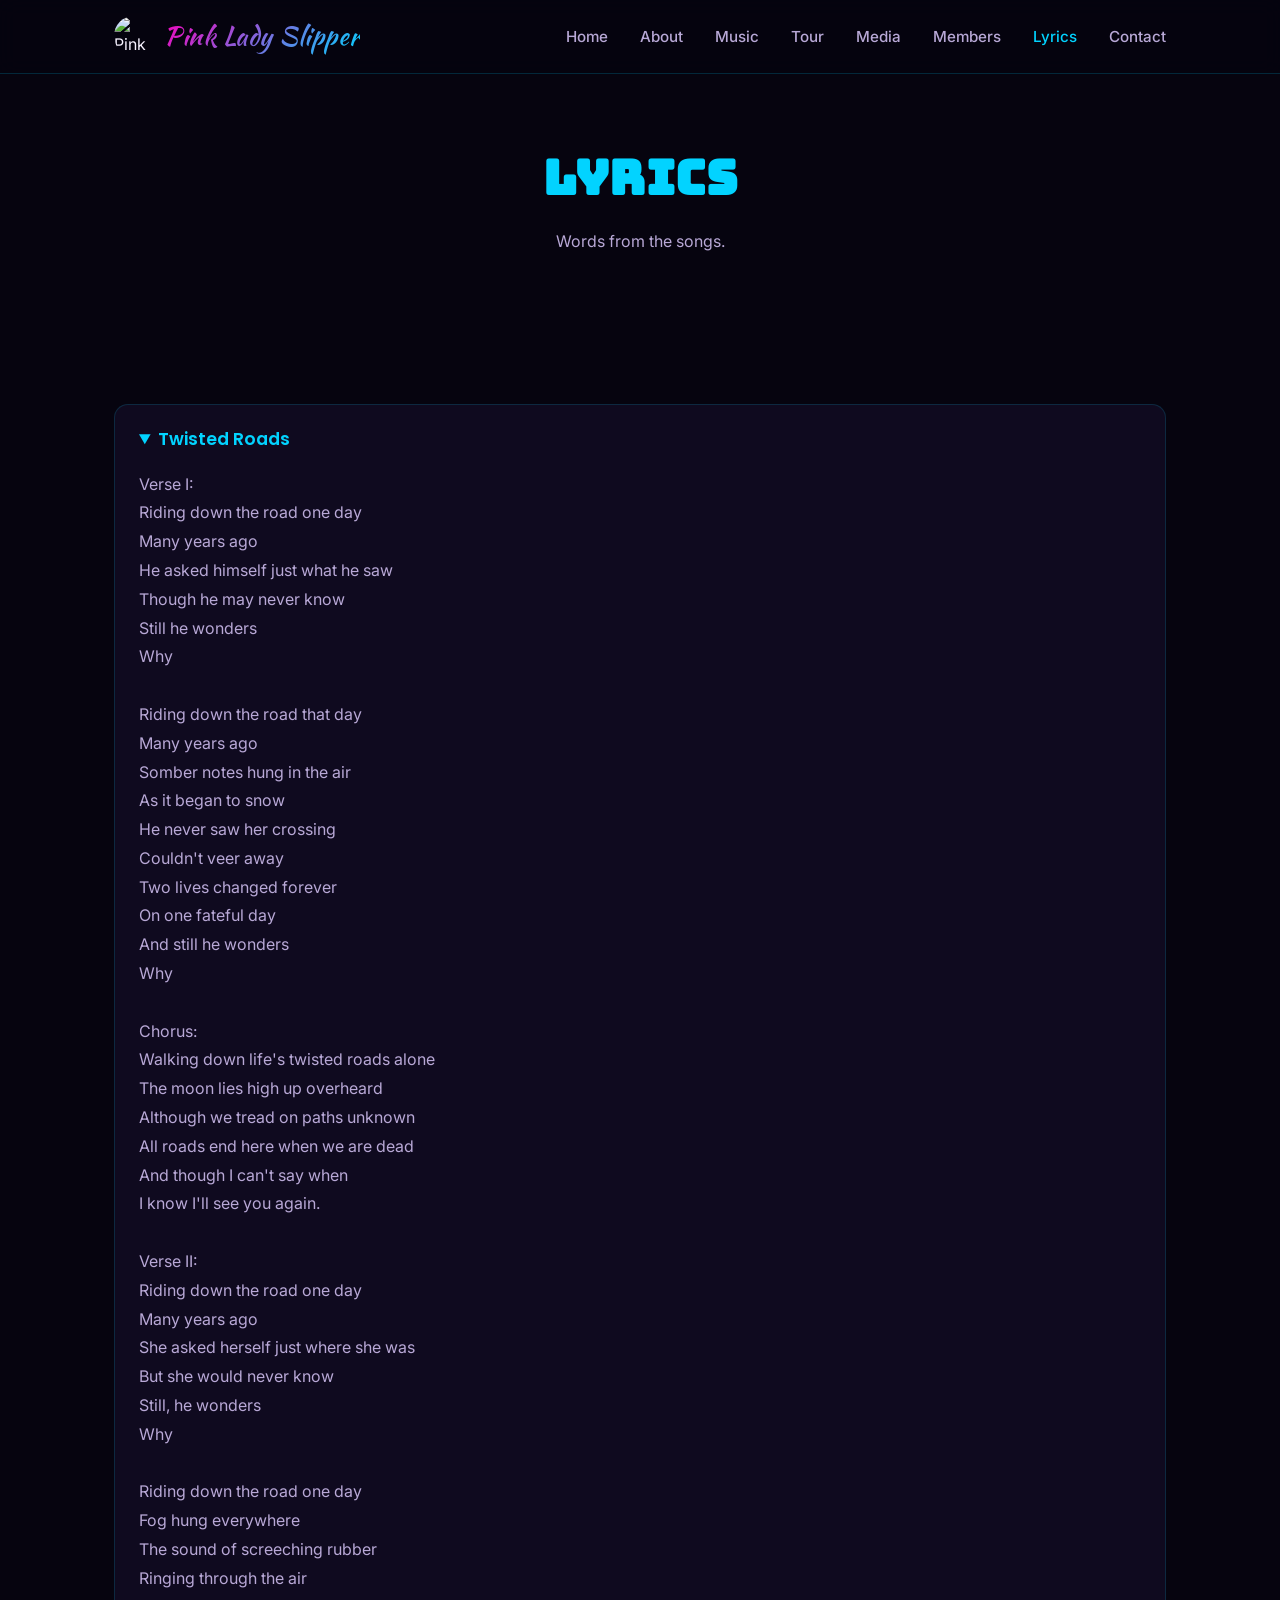
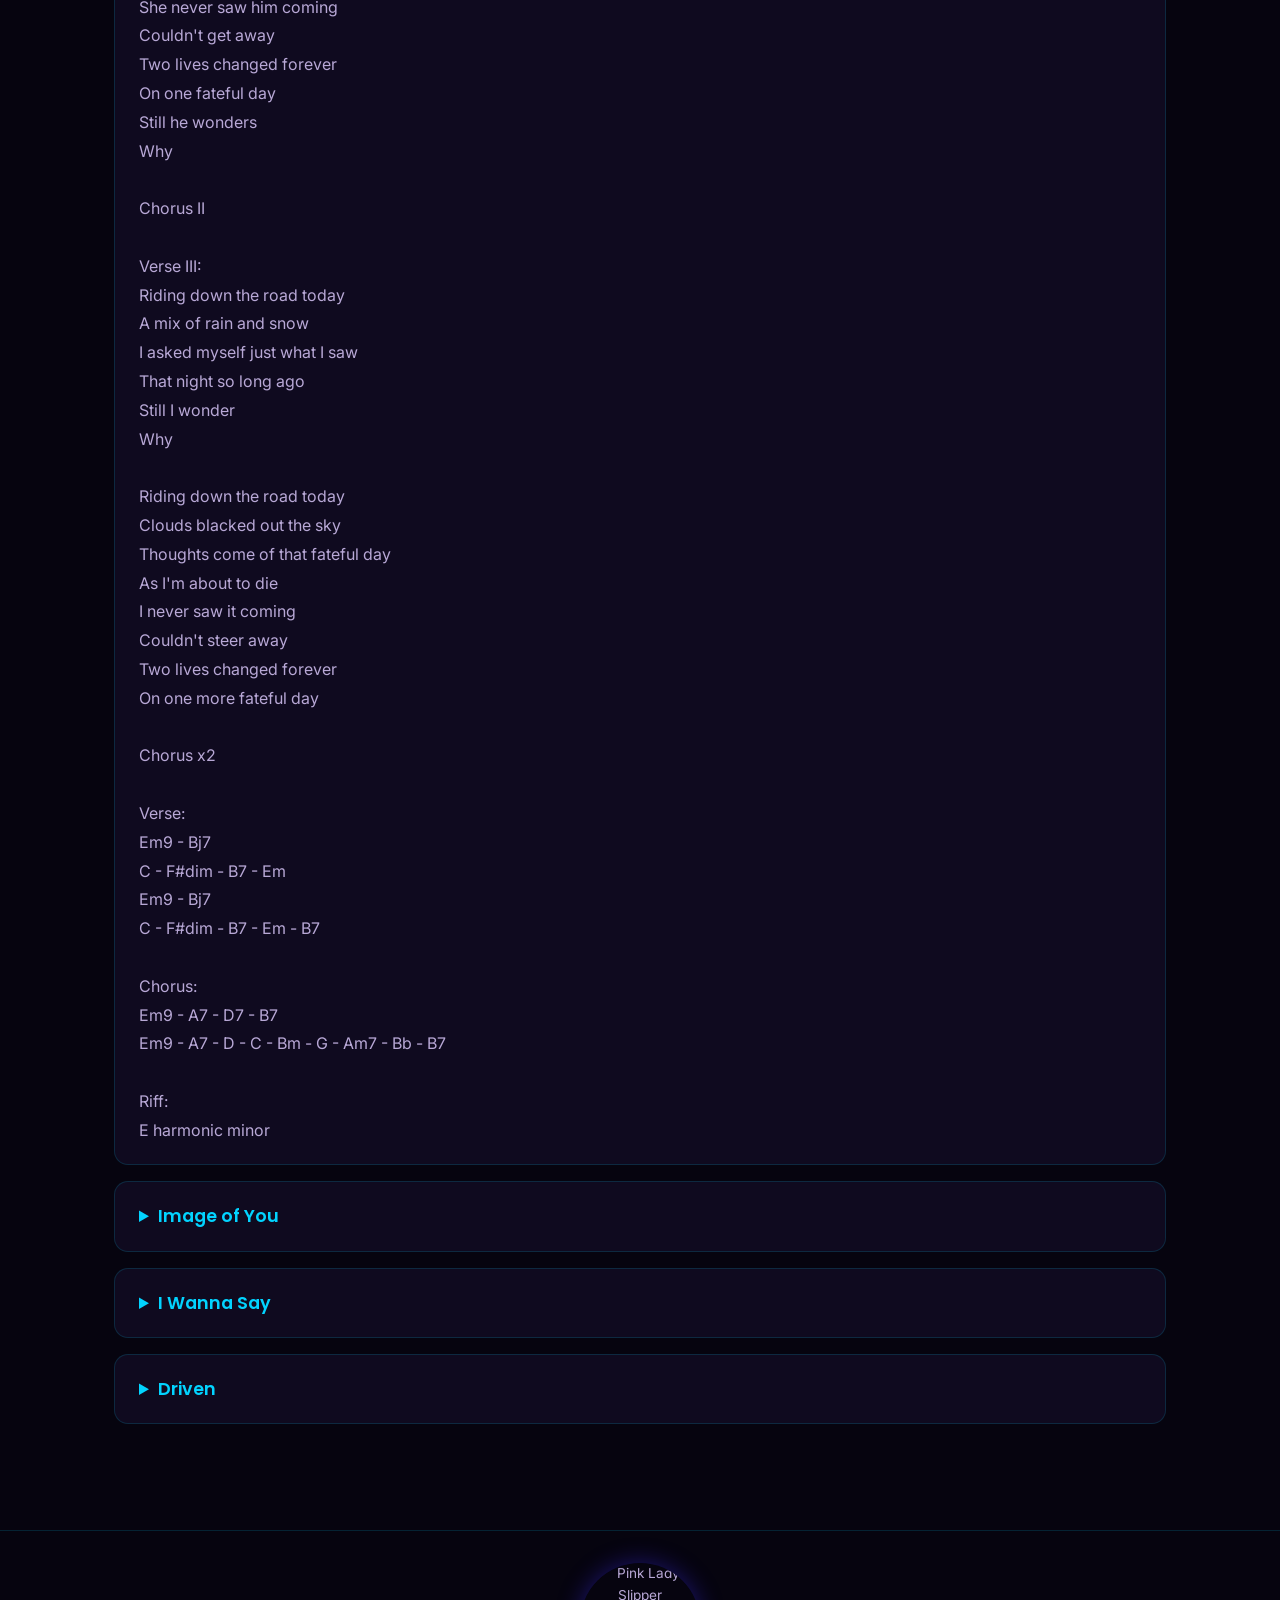
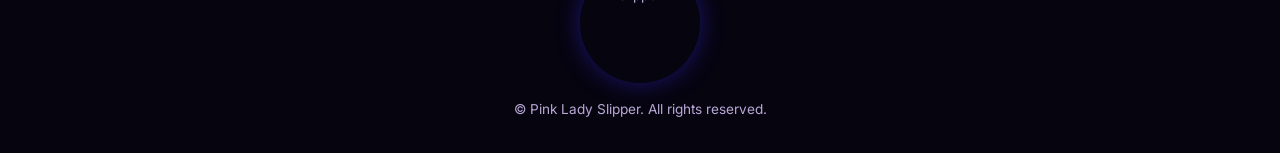
==== lyrics.html @ f71676ad "Restructure landing page, add Media page, and populate Lyrics - Hero: add site logo above the band n" ====
<!DOCTYPE html>
<html lang="en">
<head>
  <meta charset="UTF-8" />
  <meta name="viewport" content="width=device-width, initial-scale=1.0" />
  <title>Lyrics — Pink Lady Slipper</title>
  <meta name="description" content="Song lyrics from Pink Lady Slipper." />
  <link rel="preconnect" href="https://fonts.googleapis.com" />
  <link rel="preconnect" href="https://fonts.gstatic.com" crossorigin />
  <link href="https://fonts.googleapis.com/css2?family=Kaushan+Script&family=Bungee&family=Poppins:wght@600;700;800&family=Inter:wght@400;500;600&display=swap" rel="stylesheet" />
  <link rel="stylesheet" href="styles.css" />
</head>
<body>

  <!-- NAV -->
  <header class="site-header">
    <nav class="navbar">
      <a href="index.html#home" class="logo-group">
        <img src="images/logo.webp" alt="Pink Lady Slipper" class="badge-mark badge-mark-small" />
        <span class="logo">Pink Lady Slipper</span>
      </a>
      <button class="nav-toggle" id="navToggle" aria-label="Toggle navigation" aria-expanded="false">
        <span></span><span></span><span></span>
      </button>
      <ul class="nav-links" id="navLinks">
        <li><a href="index.html#home">Home</a></li>
        <li><a href="index.html#about">About</a></li>
        <li><a href="index.html#music">Music</a></li>
        <li><a href="index.html#tour">Tour</a></li>
        <li><a href="media.html">Media</a></li>
        <li><a href="members.html">Members</a></li>
        <li><a href="lyrics.html" class="active">Lyrics</a></li>
        <li><a href="index.html#contact">Contact</a></li>
      </ul>
    </nav>
  </header>

  <!-- PAGE HEADER -->
  <section class="page-header">
    <div class="container">
      <h1 class="page-title">Lyrics</h1>
      <p class="page-subtitle">Words from the songs.</p>
    </div>
  </section>

  <!-- LYRICS -->
  <section class="section">
    <div class="container">
      <details class="lyrics-entry" open>
        <summary class="lyrics-title">Twisted Roads</summary>
        <pre class="lyrics-body">Verse I:
Riding down the road one day
Many years ago
He asked himself just what he saw
Though he may never know
Still he wonders
Why

Riding down the road that day
Many years ago
Somber notes hung in the air
As it began to snow
He never saw her crossing
Couldn't veer away
Two lives changed forever
On one fateful day
And still he wonders
Why

Chorus:
Walking down life's twisted roads alone
The moon lies high up overheard
Although we tread on paths unknown
All roads end here when we are dead
And though I can't say when
I know I'll see you again.

Verse II:
Riding down the road one day
Many years ago
She asked herself just where she was
But she would never know
Still, he wonders
Why

Riding down the road one day
Fog hung everywhere
The sound of screeching rubber
Ringing through the air
She never saw him coming
Couldn't get away
Two lives changed forever
On one fateful day
Still he wonders
Why

Chorus II

Verse III:
Riding down the road today
A mix of rain and snow
I asked myself just what I saw
That night so long ago
Still I wonder
Why

Riding down the road today
Clouds blacked out the sky
Thoughts come of that fateful day
As I'm about to die
I never saw it coming
Couldn't steer away
Two lives changed forever
On one more fateful day

Chorus x2

Verse:
Em9 - Bj7
C - F#dim - B7 - Em
Em9 - Bj7
C - F#dim - B7 - Em - B7

Chorus:
Em9 - A7 - D7 - B7
Em9 - A7 - D - C - Bm - G - Am7 - Bb - B7

Riff:
E harmonic minor</pre>
      </details>

      <details class="lyrics-entry">
        <summary class="lyrics-title">Image of You</summary>
        <pre class="lyrics-body">Verse:
What happened to us?
We've fallen so far.
We used to sit and discuss
Actuality under the stars.
I can still recall
When I fell for you.
What kept me enthralled
Was an Image of You

Chorus:
It's not your fault you fell short of
What I never thought you'd do
I see now that I fell in love
With an Image of You

Verse:
Inspired to laughter
At the sound of my voice.
You'd never leave me after
If you would have the choice.
Now I can't say a word
That doesn't get to you
The temper I've stirred
Opposes my image of you.

Chorus

Verse:
I imagine your stare.
And the joy that it brought
How you stroked my hair
When my gaze you had sought.
But now all I see
Is resentment in your eyes.
Though your image is not me
It's still so hard to say goodbye.

Chorus

Bridge:
What you never had to start
Is impossible to lose.
Though it pains my lonesome heart.
I know that image is not you.

Chorus x2

Verse
A - Bm - C#m - Bm

Chorus
A - E - D
A - G - D

Bridge
Bm - A
Bm - A - E
Bm - A
G - F# - G - F# -G - F# -G - F# - D</pre>
      </details>

      <details class="lyrics-entry">
        <summary class="lyrics-title">I Wanna Say</summary>
        <pre class="lyrics-body">(B Locrian &amp; G Lydian)

Verse:
You're going back on your
Oh just like you always do (Always do)
Spewing bullshit and lies
Why can't you just tell the truth (Tell the truth)
You've got me losin' my mind
What am I supposed to do (Supposed to do)
Your brain is full of delusions
Boy, the only problem is you

Chorus:
I wanna say
So many things
That I can't say to your face
I don't wanna wait
Until the day
That I finally break away
From the hold
You have on me
I'll be independent and free
On my own, just me

Verse:
Remember that day in November
Oh, I waited up all night (Up all night)
Yeah, you forgot my birthday
But you've got to gift for fighting (Gift for fight)
Head down I walked out the door
Soon as I had you in my sight (In my sight)
You kick and scream and you're crying
Baby please just stay a while.

Chorus

Verse

Chorus

Verse:
Bm7 - Cmaj7
Bm7 - Em7 - Fmaj7
Bm7 - Cmaj7
Bm7 - G7 - A7

Chorus:
G7 - Dm7 - Am7 - Fmaj7 - Em7
G7 - Dm7 - Am7 - Fmaj7 - Cmaj7
G7 - Dm7 - Am7 - Fmaj7 - Em7
G7 - Dm7 - Am7 - Fmaj7 - Cmaj7

Turnaround:
Em7 - Bm7 - Dmaj7 - G7 - Am7 - Bb7</pre>
      </details>

      <details class="lyrics-entry">
        <summary class="lyrics-title">Driven</summary>
        <pre class="lyrics-body">Verse 1
Rob was a man
With a terrible itch
Thirst for money and power was his greatest glitch.
Money's what he drank,
Money's what he breathed,
Ain't got time to rest, Money's what he dreamed.
What he made in a day,
More than me in a year.
But that's not enough, he'll keep grinding those gears.
Without a second though,
He'll bait and switch.
He steals from the poor, to give to the rich!
And he wonders why,
We all turn to crime.
But it don't matter as long as he sees that extra dime.

Chorus
Those not content with what they've got
Won't be content with what they want.
For greed is a bottomless pit.
Don't drag me down into it.

Verse 2
Rob was a man,
With a terminal disease.
He'll do just what he wants, he'll do just what he please.
Some call it greed
Some call it lust
One hand in my pocket, asking for my trust
So self-assured
With every move he makes
But you can't buy Karma donating for tax breaks
Rob had the means
To satisfy all men's needs
Try and tell him that he'd say, "What's in it for me?"
But it don't stop with wealth
He wants people, too
So you better watch out, don't let him buy you.

Chorus
Those not content with what they've got
Won't be content with what they want.
For greed is a bottomless pit.
Don't drag me down into it.

Or climb on me to reach the top
All to see your bill fold swell
Uncontrolled growth that just won't stop
That's what we call a cancer cell.

Those not content with what they've got
Won't be content with what they want.
For greed is a bottomless pit.
Don't drag me down into it.

Chorus

Verse:
Bm - E7 - F#7

Chorus:
Bm - E7 - F#7 - D - A</pre>
      </details>
    </div>
  </section>

  <footer class="site-footer">
    <img src="images/logo.webp" alt="Pink Lady Slipper" class="badge-mark badge-mark-large" />
    <p>&copy; <span id="year"></span> Pink Lady Slipper. All rights reserved.</p>
  </footer>

  <script src="script.js"></script>
</body>
</html>
---- styles.css ----
:root {
  --color-bg: #06040f;
  --color-bg-alt: #0f0a1f;
  --color-primary: #f602bc;
  --color-secondary: #02d3ff;
  --color-accent: #02d565;
  --color-maroon: #b0128f;
  --color-cream: #f5f0ff;
  --color-neon-blue: #3d2bff;
  --color-neon-purple: #7b2ffc;
  --color-neon-green: #02d565;
  --color-badge-bg: #050308;
  --color-text: #f7f2ff;
  --color-text-muted: #b8a8d6;
  --font-script: 'Kaushan Script', cursive;
  --font-poster: 'Bungee', sans-serif;
  --font-display: 'Poppins', sans-serif;
  --font-body: 'Inter', sans-serif;
  --max-width: 1100px;
}

* {
  box-sizing: border-box;
  margin: 0;
  padding: 0;
}

html {
  scroll-behavior: smooth;
}

body {
  background: var(--color-bg);
  color: var(--color-text);
  font-family: var(--font-body);
  line-height: 1.6;
}

img {
  max-width: 100%;
  display: block;
}

a {
  color: inherit;
  text-decoration: none;
}

.container {
  max-width: var(--max-width);
  margin: 0 auto;
  padding: 0 24px;
}

/* Buttons */
.btn {
  display: inline-block;
  padding: 14px 28px;
  border-radius: 999px;
  font-weight: 600;
  font-family: var(--font-display);
  transition: transform 0.2s ease, box-shadow 0.2s ease;
  border: 2px solid transparent;
}

.btn:hover {
  transform: translateY(-2px);
}

.btn-primary {
  background: linear-gradient(135deg, var(--color-primary), var(--color-secondary));
  color: #10061a;
  box-shadow: 0 8px 24px rgba(246, 2, 188, 0.35);
  border: none;
  padding: 16px 30px;
}

.btn-outline {
  border-color: var(--color-secondary);
  color: var(--color-secondary);
}

.btn-outline:hover {
  background: var(--color-secondary);
  color: #10061a;
}

.btn-small {
  padding: 10px 20px;
  font-size: 0.85rem;
  background: var(--color-accent);
  color: var(--color-cream);
  border: none;
}

.btn-small:hover {
  background: var(--color-maroon);
}

/* Header / Nav */
.site-header {
  position: fixed;
  top: 0;
  left: 0;
  right: 0;
  z-index: 100;
  background: rgba(6, 4, 15, 0.82);
  backdrop-filter: blur(10px);
  border-bottom: 1px solid rgba(2, 211, 255, 0.18);
}

.navbar {
  max-width: var(--max-width);
  margin: 0 auto;
  display: flex;
  align-items: center;
  justify-content: space-between;
  padding: 16px 24px;
}

.logo-group {
  display: flex;
  align-items: center;
  gap: 10px;
}

.logo {
  font-family: var(--font-script);
  font-weight: 400;
  font-size: 1.6rem;
  letter-spacing: 0.5px;
  background: linear-gradient(135deg, var(--color-primary), var(--color-secondary));
  -webkit-background-clip: text;
  background-clip: text;
  color: transparent;
}

/* Badge mark */
.badge-mark {
  border-radius: 50%;
  object-fit: cover;
}

.badge-mark-small {
  width: 40px;
  height: 40px;
  flex-shrink: 0;
}

.badge-mark-large {
  width: 120px;
  height: 120px;
  margin: 0 auto 16px;
  display: block;
  box-shadow: 0 0 24px rgba(61, 43, 255, 0.4);
}

.nav-links {
  display: flex;
  gap: 32px;
  list-style: none;
}

.nav-links a {
  font-weight: 500;
  font-size: 0.95rem;
  color: var(--color-text-muted);
  transition: color 0.2s ease;
}

.nav-links a:hover {
  color: var(--color-secondary);
}

.nav-toggle {
  display: none;
  flex-direction: column;
  gap: 5px;
  background: none;
  border: none;
  cursor: pointer;
  padding: 4px;
}

.nav-toggle span {
  width: 24px;
  height: 2px;
  background: var(--color-text);
  border-radius: 2px;
}

/* Hero */
.hero {
  position: relative;
  min-height: 100vh;
  display: flex;
  align-items: center;
  justify-content: center;
  text-align: center;
  padding: 100px 24px 60px;
  overflow: hidden;
  background:
    radial-gradient(circle at 20% 15%, rgba(246, 2, 188, 0.35), transparent 50%),
    radial-gradient(circle at 80% 85%, rgba(61, 43, 255, 0.35), transparent 55%),
    radial-gradient(circle at 50% 50%, rgba(2, 213, 101, 0.15), transparent 60%),
    var(--color-bg);
}

.hero::before {
  content: '';
  position: absolute;
  inset: 0;
  background-image:
    radial-gradient(1.5px 1.5px at 10% 20%, var(--color-cream), transparent),
    radial-gradient(1.5px 1.5px at 25% 60%, var(--color-cream), transparent),
    radial-gradient(2px 2px at 40% 30%, var(--color-cream), transparent),
    radial-gradient(1.5px 1.5px at 60% 15%, var(--color-cream), transparent),
    radial-gradient(2px 2px at 75% 45%, var(--color-cream), transparent),
    radial-gradient(1.5px 1.5px at 85% 75%, var(--color-cream), transparent),
    radial-gradient(1.5px 1.5px at 15% 85%, var(--color-cream), transparent),
    radial-gradient(2px 2px at 55% 90%, var(--color-cream), transparent),
    radial-gradient(1.5px 1.5px at 92% 25%, var(--color-cream), transparent);
  opacity: 0.5;
  pointer-events: none;
}

.hero-content {
  position: relative;
  z-index: 1;
}

.hero-logo {
  width: 140px;
  height: 140px;
  margin: 0 auto 28px;
  display: block;
  box-shadow: 0 0 32px rgba(91, 92, 255, 0.4);
}

.hero-content h1 {
  font-family: var(--font-script);
  font-weight: 400;
  font-size: clamp(2.8rem, 9vw, 6rem);
  letter-spacing: 1px;
  background: linear-gradient(135deg, var(--color-cream), var(--color-secondary), var(--color-primary));
  -webkit-background-clip: text;
  background-clip: text;
  color: transparent;
  line-height: 1.15;
}

.tagline {
  margin-top: 20px;
  font-size: clamp(1rem, 2.5vw, 1.3rem);
  color: var(--color-text-muted);
}

.hero-buttons {
  margin-top: 36px;
  display: flex;
  gap: 18px;
  justify-content: center;
  flex-wrap: wrap;
}

/* Sections */
.section {
  padding: 90px 0;
}

.section-alt {
  background: var(--color-bg-alt);
}

.section-title {
  font-family: var(--font-poster);
  font-size: clamp(1.5rem, 3.4vw, 2.3rem);
  font-weight: 400;
  letter-spacing: 0.5px;
  margin-bottom: 16px;
  color: var(--color-secondary);
}

.section-subtitle {
  color: var(--color-text-muted);
  margin-bottom: 40px;
  max-width: 560px;
}

.contact-section {
  padding-bottom: 60px;
}

.contact-container {
  display: flex;
  flex-direction: column;
  align-items: center;
  text-align: center;
}

.contact-logo {
  width: 96px;
  height: 96px;
  margin-top: 12px;
  box-shadow: 0 0 24px rgba(91, 92, 255, 0.35);
}

.contact-container .section-subtitle {
  max-width: none;
}

/* About */
.about-grid {
  display: grid;
  grid-template-columns: 1fr 1.4fr;
  gap: 48px;
  align-items: center;
}

.about-text p {
  color: var(--color-text-muted);
  margin-bottom: 18px;
}

/* Placeholder photos */
.photo-placeholder {
  background: var(--color-cream);
  border: 2px dashed var(--color-maroon);
  border-radius: 10px;
  display: flex;
  align-items: center;
  justify-content: center;
  color: var(--color-maroon);
  font-family: var(--font-display);
  font-weight: 600;
  min-height: 280px;
  text-align: center;
}

.photo-placeholder.square {
  min-height: 240px;
  aspect-ratio: 1 / 1;
}

.about-photo-img {
  width: 100%;
  border-radius: 10px;
  border: 2px solid var(--color-maroon);
  object-fit: cover;
  box-shadow: 0 0 24px rgba(123, 47, 252, 0.3);
}

/* Music */
.music-grid {
  display: grid;
  grid-template-columns: repeat(auto-fit, minmax(240px, 1fr));
  gap: 32px;
}

.release-card h3 {
  margin-top: 18px;
  font-family: var(--font-display);
  font-size: 1.2rem;
}

.release-meta {
  color: var(--color-text-muted);
  font-size: 0.9rem;
  margin: 6px 0 16px;
}

.release-links {
  display: flex;
  gap: 10px;
  flex-wrap: wrap;
}

/* Tour */
.tour-list {
  list-style: none;
  display: flex;
  flex-direction: column;
  gap: 12px;
}

.tour-date {
  display: flex;
  align-items: center;
  gap: 24px;
  padding: 20px 24px;
  background: var(--color-bg-alt);
  border-radius: 14px;
  border: 1px solid rgba(2, 211, 255, 0.15);
  border-left: 3px solid var(--color-accent);
  flex-wrap: wrap;
}

.tour-date .date {
  font-family: var(--font-display);
  font-weight: 700;
  color: var(--color-secondary);
  min-width: 130px;
}

.tour-date .venue {
  flex: 1;
  color: var(--color-text);
}

/* Media */
.media-grid {
  display: grid;
  grid-template-columns: repeat(auto-fit, minmax(200px, 1fr));
  gap: 20px;
}

.media-item {
  min-height: 220px;
  border-radius: 12px;
}

/* Contact */
.contact-grid {
  display: flex;
  flex-direction: column;
  align-items: center;
  gap: 24px;
}

.social-links {
  display: flex;
  justify-content: center;
  gap: 24px;
  flex-wrap: wrap;
}

.social-links a {
  display: inline-flex;
  color: var(--color-text-muted);
  transition: color 0.2s ease;
}

.social-links a:hover {
  color: var(--color-primary);
}

.social-links svg {
  width: 26px;
  height: 26px;
}

/* Page header (secondary pages) */
.page-header {
  padding: 140px 0 60px;
  text-align: center;
}

.page-title {
  font-family: var(--font-poster);
  font-size: clamp(2rem, 5vw, 3rem);
  color: var(--color-secondary);
  letter-spacing: 0.5px;
}

.page-subtitle {
  margin-top: 12px;
  color: var(--color-text-muted);
}

/* Members */
.member-grid {
  display: grid;
  grid-template-columns: repeat(auto-fit, minmax(240px, 1fr));
  gap: 40px;
}

.member-photo {
  width: 100%;
  aspect-ratio: 1 / 1;
  object-fit: cover;
  border-radius: 10px;
  border: 2px solid var(--color-maroon);
  box-shadow: 0 0 24px rgba(123, 47, 252, 0.3);
}

.member-card h3 {
  margin-top: 18px;
  font-family: var(--font-display);
  font-size: 1.2rem;
}

.member-role {
  color: var(--color-secondary);
  font-size: 0.9rem;
  font-weight: 600;
  margin: 6px 0 12px;
}

.member-bio {
  color: var(--color-text-muted);
}

/* Lyrics */
.lyrics-entry {
  background: var(--color-bg-alt);
  border: 1px solid rgba(2, 211, 255, 0.15);
  border-radius: 14px;
  padding: 20px 24px;
  margin-bottom: 16px;
}

.lyrics-title {
  font-family: var(--font-display);
  font-weight: 600;
  font-size: 1.1rem;
  color: var(--color-secondary);
  cursor: pointer;
}

.lyrics-body {
  margin-top: 16px;
  color: var(--color-text-muted);
  font-family: var(--font-body);
  white-space: pre-wrap;
  line-height: 1.8;
}

/* Nav active state */
.nav-links a.active {
  color: var(--color-secondary);
}

/* Footer */
.site-footer {
  text-align: center;
  padding: 32px 24px;
  color: var(--color-text-muted);
  font-size: 0.85rem;
  border-top: 1px solid rgba(2, 211, 255, 0.15);
}

/* Responsive */
@media (max-width: 768px) {
  .nav-toggle {
    display: flex;
  }

  .nav-links {
    position: absolute;
    top: 100%;
    left: 0;
    right: 0;
    background: var(--color-bg-alt);
    flex-direction: column;
    align-items: center;
    padding: 24px;
    gap: 20px;
    display: none;
  }

  .nav-links.open {
    display: flex;
  }

  .about-grid {
    grid-template-columns: 1fr;
  }
}
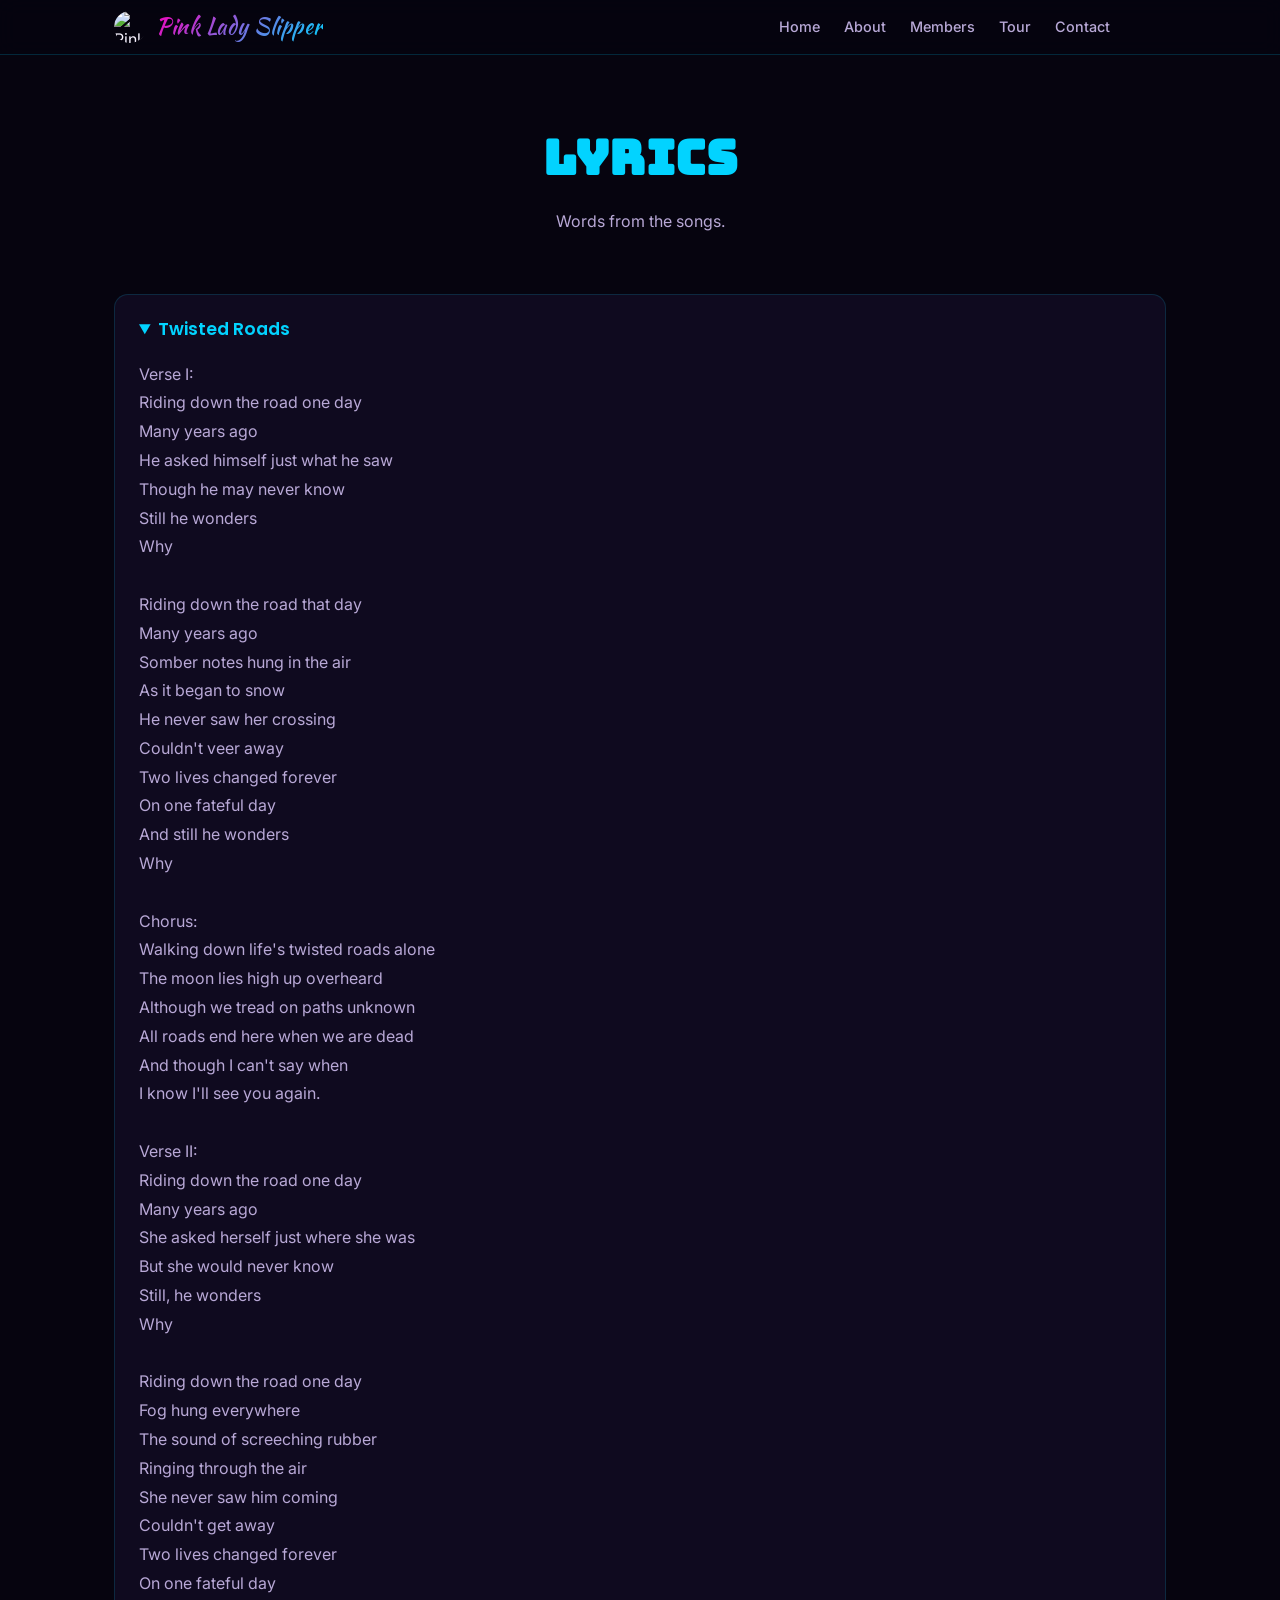
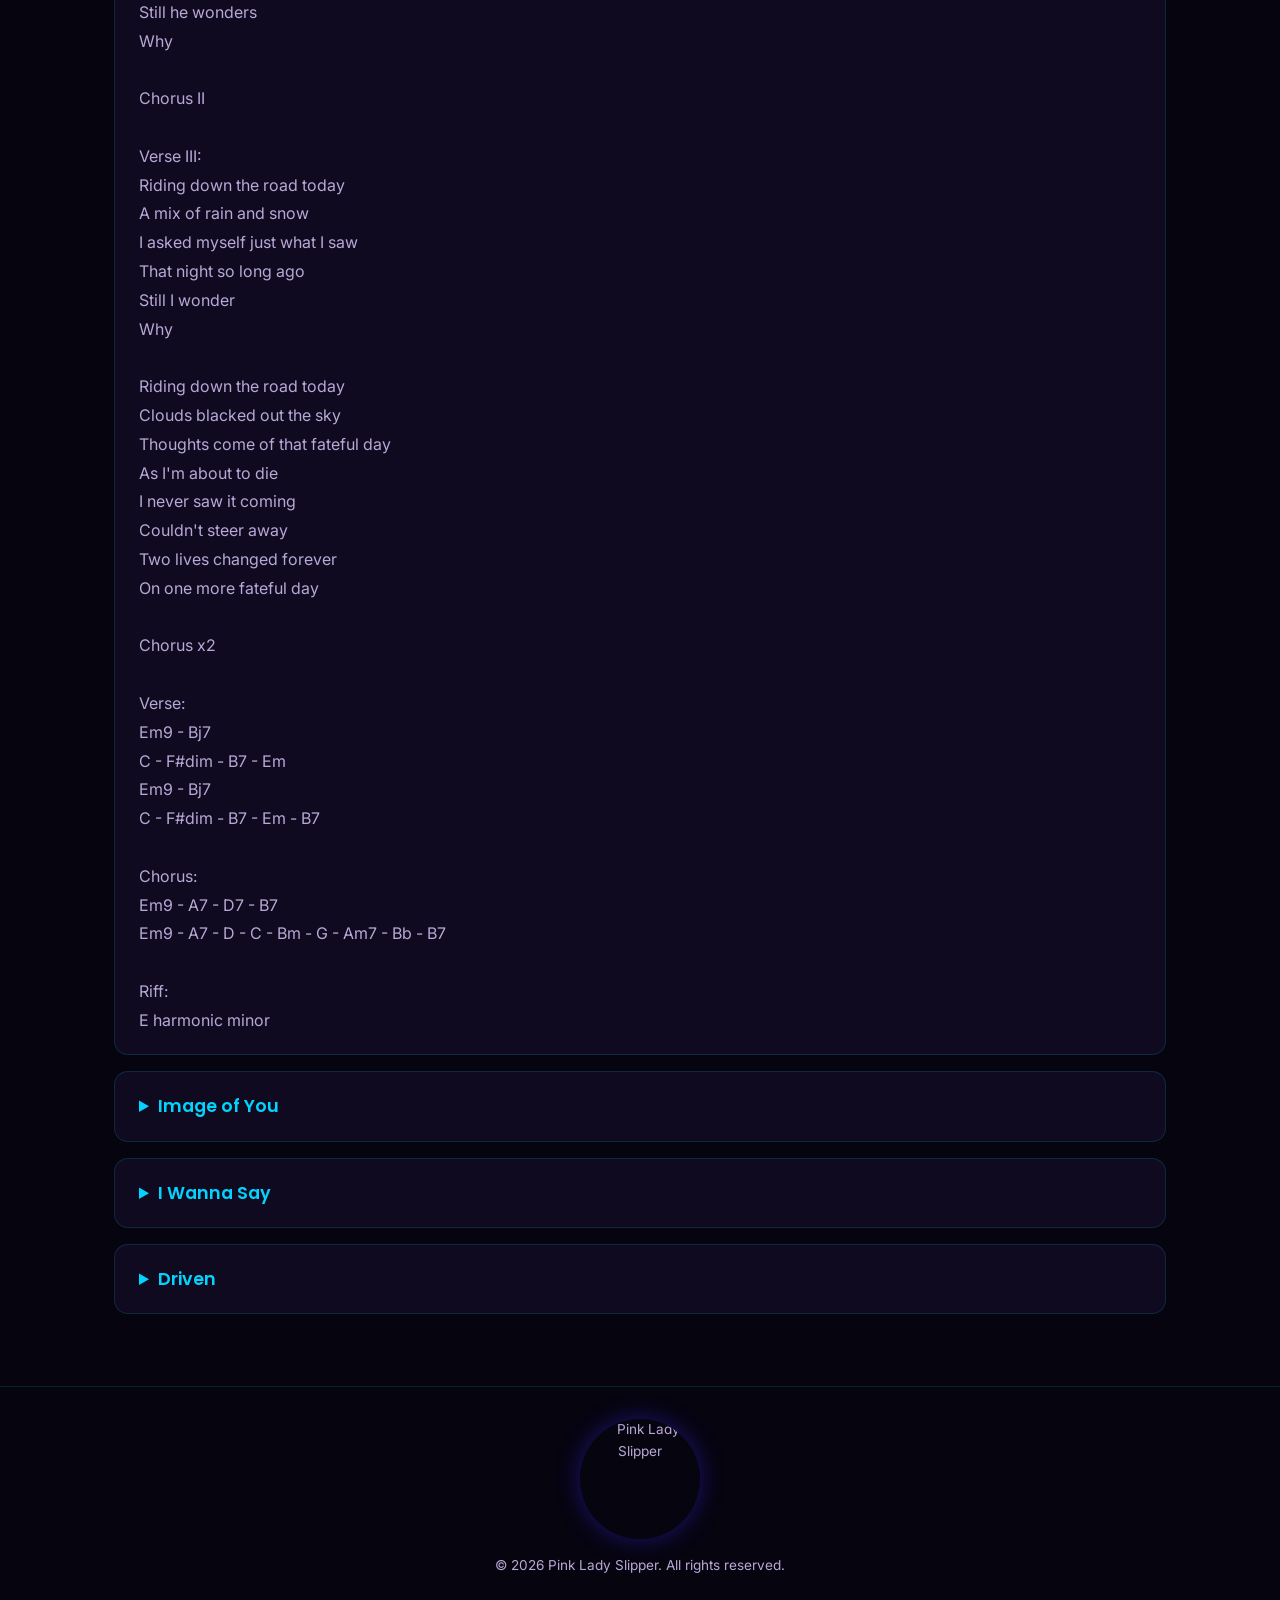
==== commit 376f6180: "Compact the top nav and move Media/Music/Lyrics into a menu The top bar is slimmer (55px, down from " ====
--- a/lyrics.html
+++ b/lyrics.html
@@ -5,6 +5,15 @@
   <meta name="viewport" content="width=device-width, initial-scale=1.0" />
   <title>Lyrics — Pink Lady Slipper</title>
   <meta name="description" content="Song lyrics from Pink Lady Slipper." />
+  <meta property="og:type" content="website" />
+  <meta property="og:title" content="Lyrics — Pink Lady Slipper" />
+  <meta property="og:description" content="Song lyrics from Pink Lady Slipper." />
+  <meta property="og:url" content="https://pinkladyslipper.net/lyrics.html" />
+  <meta property="og:image" content="https://pinkladyslipper.net/images/og-logo.jpg" />
+  <meta name="twitter:card" content="summary_large_image" />
+  <meta name="twitter:title" content="Lyrics — Pink Lady Slipper" />
+  <meta name="twitter:description" content="Song lyrics from Pink Lady Slipper." />
+  <meta name="twitter:image" content="https://pinkladyslipper.net/images/og-logo.jpg" />
   <link rel="preconnect" href="https://fonts.googleapis.com" />
   <link rel="preconnect" href="https://fonts.gstatic.com" crossorigin />
   <link href="https://fonts.googleapis.com/css2?family=Kaushan+Script&family=Bungee&family=Poppins:wght@600;700;800&family=Inter:wght@400;500;600&display=swap" rel="stylesheet" />
@@ -19,19 +28,23 @@
         <img src="images/logo.webp" alt="Pink Lady Slipper" class="badge-mark badge-mark-small" />
         <span class="logo">Pink Lady Slipper</span>
       </a>
-      <button class="nav-toggle" id="navToggle" aria-label="Toggle navigation" aria-expanded="false">
-        <span></span><span></span><span></span>
-      </button>
-      <ul class="nav-links" id="navLinks">
+      <ul class="nav-links">
         <li><a href="index.html#home">Home</a></li>
         <li><a href="index.html#about">About</a></li>
-        <li><a href="index.html#music">Music</a></li>
+        <li><a href="members.html">Members</a></li>
         <li><a href="index.html#tour">Tour</a></li>
-        <li><a href="media.html">Media</a></li>
-        <li><a href="members.html">Members</a></li>
-        <li><a href="lyrics.html" class="active">Lyrics</a></li>
         <li><a href="index.html#contact">Contact</a></li>
       </ul>
+      <div class="nav-menu">
+        <button class="menu-toggle has-active" id="menuToggle" aria-label="More pages" aria-expanded="false" aria-controls="menuPanel">
+          <span></span><span></span><span></span>
+        </button>
+        <ul class="menu-panel" id="menuPanel" hidden>
+          <li><a href="media.html">Media</a></li>
+          <li><a href="music.html">Music</a></li>
+          <li><a href="lyrics.html" class="active">Lyrics</a></li>
+        </ul>
+      </div>
     </nav>
   </header>
 
--- a/styles.css
+++ b/styles.css
@@ -114,8 +114,8 @@
   margin: 0 auto;
   display: flex;
   align-items: center;
-  justify-content: space-between;
-  padding: 16px 24px;
+  gap: 20px;
+  padding: 9px 24px;
 }
 
 .logo-group {
@@ -127,7 +127,7 @@
 .logo {
   font-family: var(--font-script);
   font-weight: 400;
-  font-size: 1.6rem;
+  font-size: 1.35rem;
   letter-spacing: 0.5px;
   background: linear-gradient(135deg, var(--color-primary), var(--color-secondary));
   -webkit-background-clip: text;
@@ -142,8 +142,8 @@
 }
 
 .badge-mark-small {
-  width: 40px;
-  height: 40px;
+  width: 32px;
+  height: 32px;
   flex-shrink: 0;
 }
 
@@ -157,36 +157,87 @@
 
 .nav-links {
   display: flex;
-  gap: 32px;
+  gap: 24px;
   list-style: none;
-}
-
-.nav-links a {
+  margin-left: auto;
+}
+
+.nav-links a,
+.menu-panel a {
   font-weight: 500;
-  font-size: 0.95rem;
+  font-size: 0.9rem;
   color: var(--color-text-muted);
   transition: color 0.2s ease;
-}
-
-.nav-links a:hover {
+  white-space: nowrap;
+}
+
+.nav-links a:hover,
+.menu-panel a:hover {
   color: var(--color-secondary);
 }
 
-.nav-toggle {
+.nav-menu {
+  position: relative;
+  flex-shrink: 0;
+}
+
+.menu-toggle {
+  display: flex;
+  flex-direction: column;
+  justify-content: center;
+  gap: 4px;
+  width: 36px;
+  height: 36px;
+  padding: 0 8px;
+  background: none;
+  border: 1px solid transparent;
+  border-radius: 8px;
+  cursor: pointer;
+  transition: border-color 0.2s ease, background 0.2s ease;
+}
+
+.menu-toggle span {
+  height: 2px;
+  background: var(--color-text-muted);
+  border-radius: 2px;
+  transition: background 0.2s ease;
+}
+
+.menu-toggle:hover span,
+.menu-toggle.has-active span {
+  background: var(--color-secondary);
+}
+
+.menu-toggle.is-open {
+  border-color: rgba(2, 211, 255, 0.35);
+  background: rgba(2, 211, 255, 0.08);
+}
+
+.menu-panel {
+  position: absolute;
+  top: calc(100% + 12px);
+  right: 0;
+  min-width: 160px;
+  list-style: none;
+  padding: 8px;
+  background: var(--color-bg-alt);
+  border: 1px solid rgba(2, 211, 255, 0.2);
+  border-radius: 12px;
+  box-shadow: 0 12px 32px rgba(0, 0, 0, 0.45);
+}
+
+.menu-panel[hidden] {
   display: none;
-  flex-direction: column;
-  gap: 5px;
-  background: none;
-  border: none;
-  cursor: pointer;
-  padding: 4px;
-}
-
-.nav-toggle span {
-  width: 24px;
-  height: 2px;
-  background: var(--color-text);
-  border-radius: 2px;
+}
+
+.menu-panel a {
+  display: block;
+  padding: 10px 14px;
+  border-radius: 8px;
+}
+
+.menu-panel a:hover {
+  background: rgba(2, 211, 255, 0.08);
 }
 
 /* Hero */
@@ -199,17 +250,34 @@
   text-align: center;
   padding: 100px 24px 60px;
   overflow: hidden;
+  background: var(--color-bg);
+}
+
+.hero-video {
+  position: absolute;
+  inset: 0;
+  width: 100%;
+  height: 100%;
+  object-fit: cover;
+  z-index: 0;
+}
+
+.hero-overlay {
+  position: absolute;
+  inset: 0;
+  z-index: 1;
   background:
-    radial-gradient(circle at 20% 15%, rgba(246, 2, 188, 0.35), transparent 50%),
-    radial-gradient(circle at 80% 85%, rgba(61, 43, 255, 0.35), transparent 55%),
-    radial-gradient(circle at 50% 50%, rgba(2, 213, 101, 0.15), transparent 60%),
-    var(--color-bg);
+    radial-gradient(circle at 20% 15%, rgba(246, 2, 188, 0.45), transparent 50%),
+    radial-gradient(circle at 80% 85%, rgba(61, 43, 255, 0.45), transparent 55%),
+    radial-gradient(circle at 50% 50%, rgba(2, 213, 101, 0.18), transparent 60%),
+    rgba(6, 4, 15, 0.55);
 }
 
 .hero::before {
   content: '';
   position: absolute;
   inset: 0;
+  z-index: 1;
   background-image:
     radial-gradient(1.5px 1.5px at 10% 20%, var(--color-cream), transparent),
     radial-gradient(1.5px 1.5px at 25% 60%, var(--color-cream), transparent),
@@ -226,7 +294,7 @@
 
 .hero-content {
   position: relative;
-  z-index: 1;
+  z-index: 2;
 }
 
 .hero-logo {
@@ -249,12 +317,6 @@
   line-height: 1.15;
 }
 
-.tagline {
-  margin-top: 20px;
-  font-size: clamp(1rem, 2.5vw, 1.3rem);
-  color: var(--color-text-muted);
-}
-
 .hero-buttons {
   margin-top: 36px;
   display: flex;
@@ -265,11 +327,7 @@
 
 /* Sections */
 .section {
-  padding: 90px 0;
-}
-
-.section-alt {
-  background: var(--color-bg-alt);
+  padding: 56px 0;
 }
 
 .section-title {
@@ -288,7 +346,7 @@
 }
 
 .contact-section {
-  padding-bottom: 60px;
+  padding-bottom: 40px;
 }
 
 .contact-container {
@@ -320,26 +378,6 @@
 .about-text p {
   color: var(--color-text-muted);
   margin-bottom: 18px;
-}
-
-/* Placeholder photos */
-.photo-placeholder {
-  background: var(--color-cream);
-  border: 2px dashed var(--color-maroon);
-  border-radius: 10px;
-  display: flex;
-  align-items: center;
-  justify-content: center;
-  color: var(--color-maroon);
-  font-family: var(--font-display);
-  font-weight: 600;
-  min-height: 280px;
-  text-align: center;
-}
-
-.photo-placeholder.square {
-  min-height: 240px;
-  aspect-ratio: 1 / 1;
 }
 
 .about-photo-img {
@@ -351,28 +389,29 @@
 }
 
 /* Music */
-.music-grid {
-  display: grid;
-  grid-template-columns: repeat(auto-fit, minmax(240px, 1fr));
+.video-list {
+  display: flex;
+  flex-direction: column;
   gap: 32px;
-}
-
-.release-card h3 {
-  margin-top: 18px;
-  font-family: var(--font-display);
-  font-size: 1.2rem;
-}
-
-.release-meta {
-  color: var(--color-text-muted);
-  font-size: 0.9rem;
-  margin: 6px 0 16px;
-}
-
-.release-links {
-  display: flex;
-  gap: 10px;
-  flex-wrap: wrap;
+  max-width: 760px;
+  margin: 0 auto;
+}
+
+.video-embed {
+  position: relative;
+  width: 100%;
+  aspect-ratio: 16 / 9;
+  border-radius: 12px;
+  overflow: hidden;
+  box-shadow: 0 0 24px rgba(123, 47, 252, 0.3);
+}
+
+.video-embed iframe {
+  position: absolute;
+  inset: 0;
+  width: 100%;
+  height: 100%;
+  border: 0;
 }
 
 /* Tour */
@@ -410,13 +449,120 @@
 /* Media */
 .media-grid {
   display: grid;
-  grid-template-columns: repeat(auto-fit, minmax(200px, 1fr));
-  gap: 20px;
+  grid-template-columns: repeat(4, 1fr);
+  gap: 16px;
 }
 
 .media-item {
-  min-height: 220px;
+  aspect-ratio: 1 / 1;
   border-radius: 12px;
+  overflow: hidden;
+  box-shadow: 0 0 0 1px rgba(123, 47, 252, 0.25);
+}
+
+.media-item img {
+  width: 100%;
+  height: 100%;
+  object-fit: cover;
+  display: block;
+  cursor: zoom-in;
+  transition: transform 0.4s ease;
+}
+
+.media-item:hover img {
+  transform: scale(1.06);
+}
+
+/* Lightbox */
+.lightbox {
+  position: fixed;
+  inset: 0;
+  z-index: 1000;
+  display: none;
+  align-items: center;
+  justify-content: center;
+  background: rgba(6, 4, 15, 0.94);
+  padding: 24px;
+}
+
+.lightbox.active {
+  display: flex;
+}
+
+.lightbox-img {
+  max-width: 100%;
+  max-height: 100%;
+  border-radius: 8px;
+  box-shadow: 0 0 40px rgba(123, 47, 252, 0.4);
+  object-fit: contain;
+}
+
+.lightbox-close {
+  position: fixed;
+  top: 16px;
+  right: 16px;
+  width: 44px;
+  height: 44px;
+  border-radius: 50%;
+  border: none;
+  background: rgba(255, 255, 255, 0.12);
+  color: var(--color-text);
+  font-size: 1.8rem;
+  line-height: 1;
+  display: flex;
+  align-items: center;
+  justify-content: center;
+  cursor: pointer;
+}
+
+.lightbox-close:hover {
+  background: rgba(255, 255, 255, 0.22);
+}
+
+.lightbox-arrow {
+  position: fixed;
+  top: 50%;
+  transform: translateY(-50%);
+  width: 48px;
+  height: 48px;
+  border-radius: 50%;
+  border: none;
+  background: rgba(255, 255, 255, 0.12);
+  color: var(--color-text);
+  font-size: 1.3rem;
+  line-height: 1;
+  display: flex;
+  align-items: center;
+  justify-content: center;
+  cursor: pointer;
+}
+
+.lightbox-arrow:hover {
+  background: rgba(255, 255, 255, 0.22);
+}
+
+.lightbox-prev {
+  left: 16px;
+}
+
+.lightbox-next {
+  right: 16px;
+}
+
+@media (max-width: 600px) {
+  .lightbox-arrow {
+    width: 40px;
+    height: 40px;
+    font-size: 1.1rem;
+  }
+
+  .lightbox-prev {
+    left: 8px;
+  }
+
+  .lightbox-next {
+    right: 8px;
+  }
 }
 
 /* Contact */
@@ -451,8 +597,12 @@
 
 /* Page header (secondary pages) */
 .page-header {
-  padding: 140px 0 60px;
+  padding: 120px 0 30px;
   text-align: center;
+}
+
+.page-header + .section {
+  padding-top: 30px;
 }
 
 .page-title {
@@ -526,7 +676,8 @@
 }
 
 /* Nav active state */
-.nav-links a.active {
+.nav-links a.active,
+.menu-panel a.active {
   color: var(--color-secondary);
 }
 
@@ -541,28 +692,57 @@
 
 /* Responsive */
 @media (max-width: 768px) {
-  .nav-toggle {
-    display: flex;
+  .navbar {
+    gap: 12px;
+    padding: 8px 14px;
+  }
+
+  .logo {
+    display: none;
   }
 
   .nav-links {
-    position: absolute;
-    top: 100%;
-    left: 0;
-    right: 0;
-    background: var(--color-bg-alt);
-    flex-direction: column;
-    align-items: center;
-    padding: 24px;
-    gap: 20px;
-    display: none;
-  }
-
-  .nav-links.open {
-    display: flex;
+    gap: 14px;
+  }
+
+  .nav-links a {
+    font-size: 0.82rem;
+  }
+
+  .nav-menu {
+    margin-right: -6px;
   }
 
   .about-grid {
     grid-template-columns: 1fr;
   }
-}
+
+  .media-grid {
+    gap: 6px;
+  }
+
+  .media-item {
+    border-radius: 6px;
+  }
+}
+
+@media (max-width: 420px) {
+  .navbar {
+    gap: 10px;
+    padding: 8px 12px;
+  }
+
+  .nav-links {
+    gap: 11px;
+  }
+
+  .nav-links a {
+    font-size: 0.76rem;
+  }
+}
+
+@media (max-width: 360px) {
+  .logo-group {
+    display: none;
+  }
+}
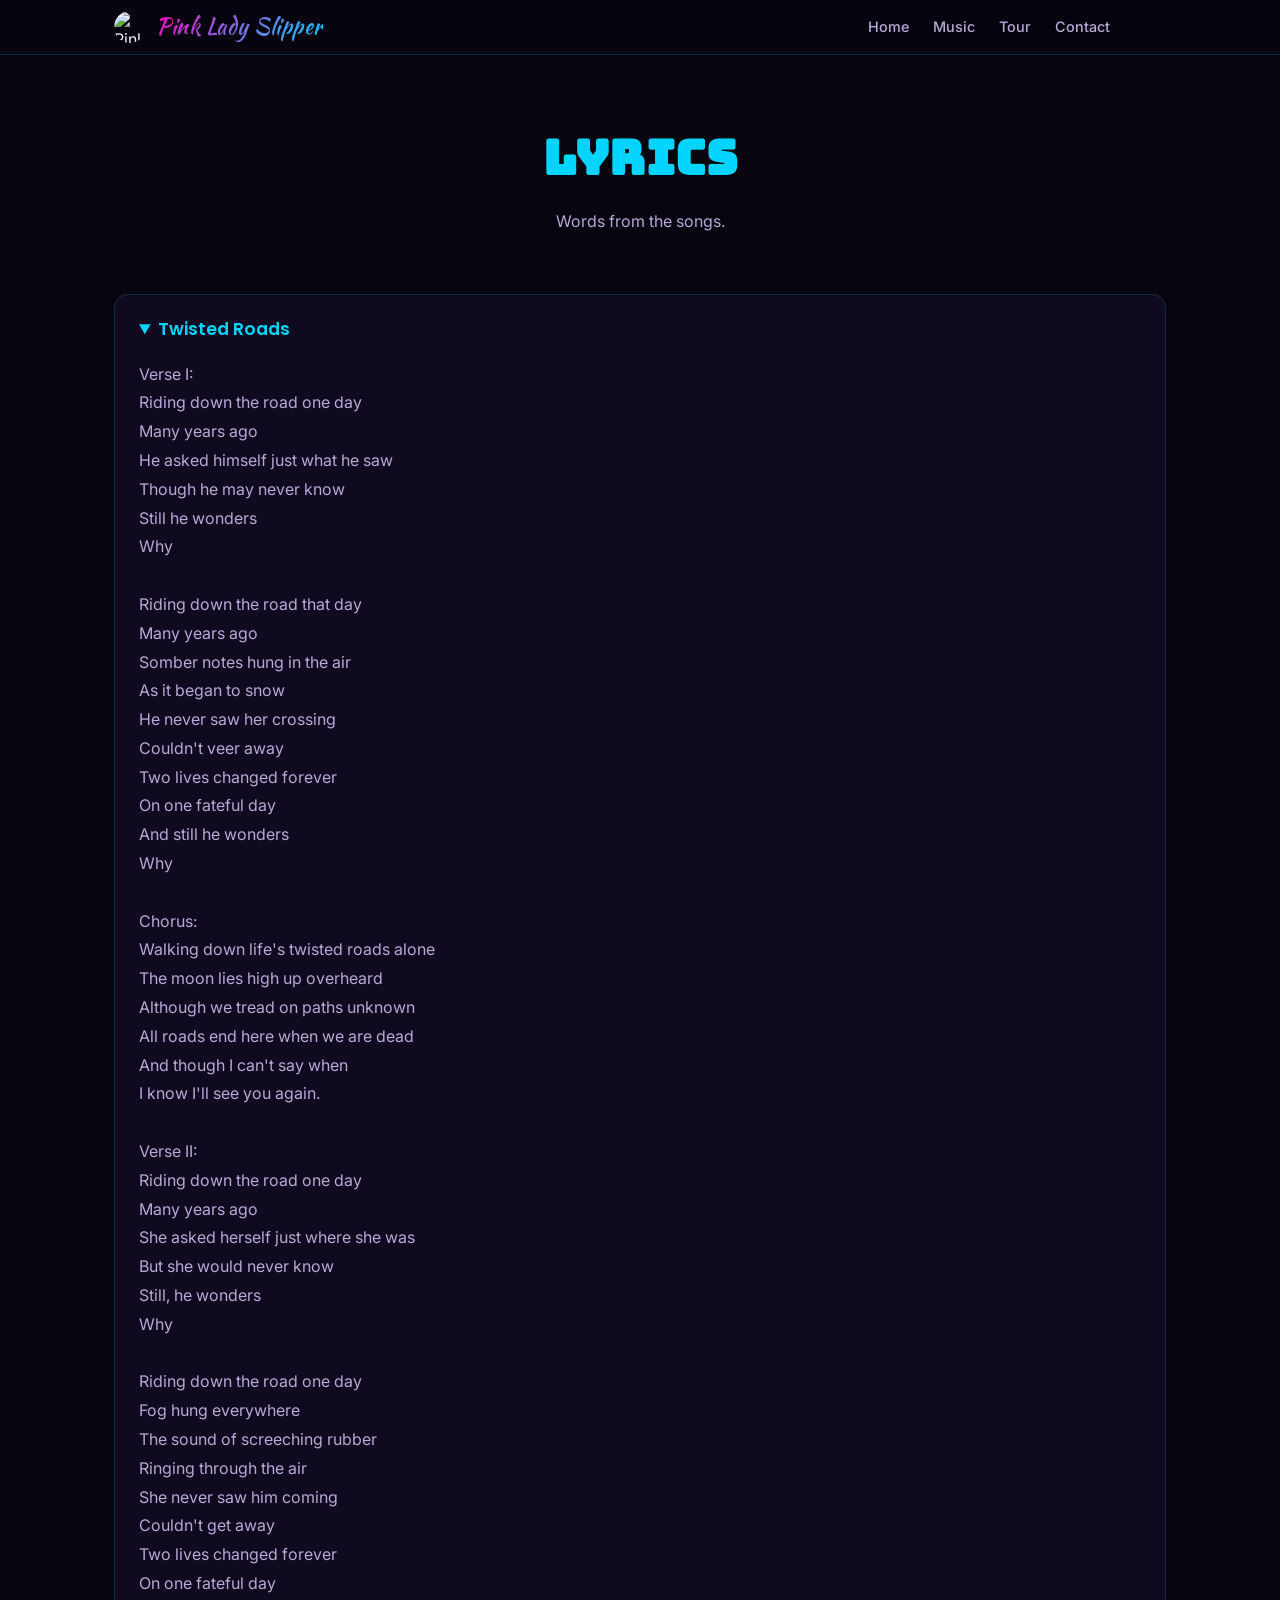
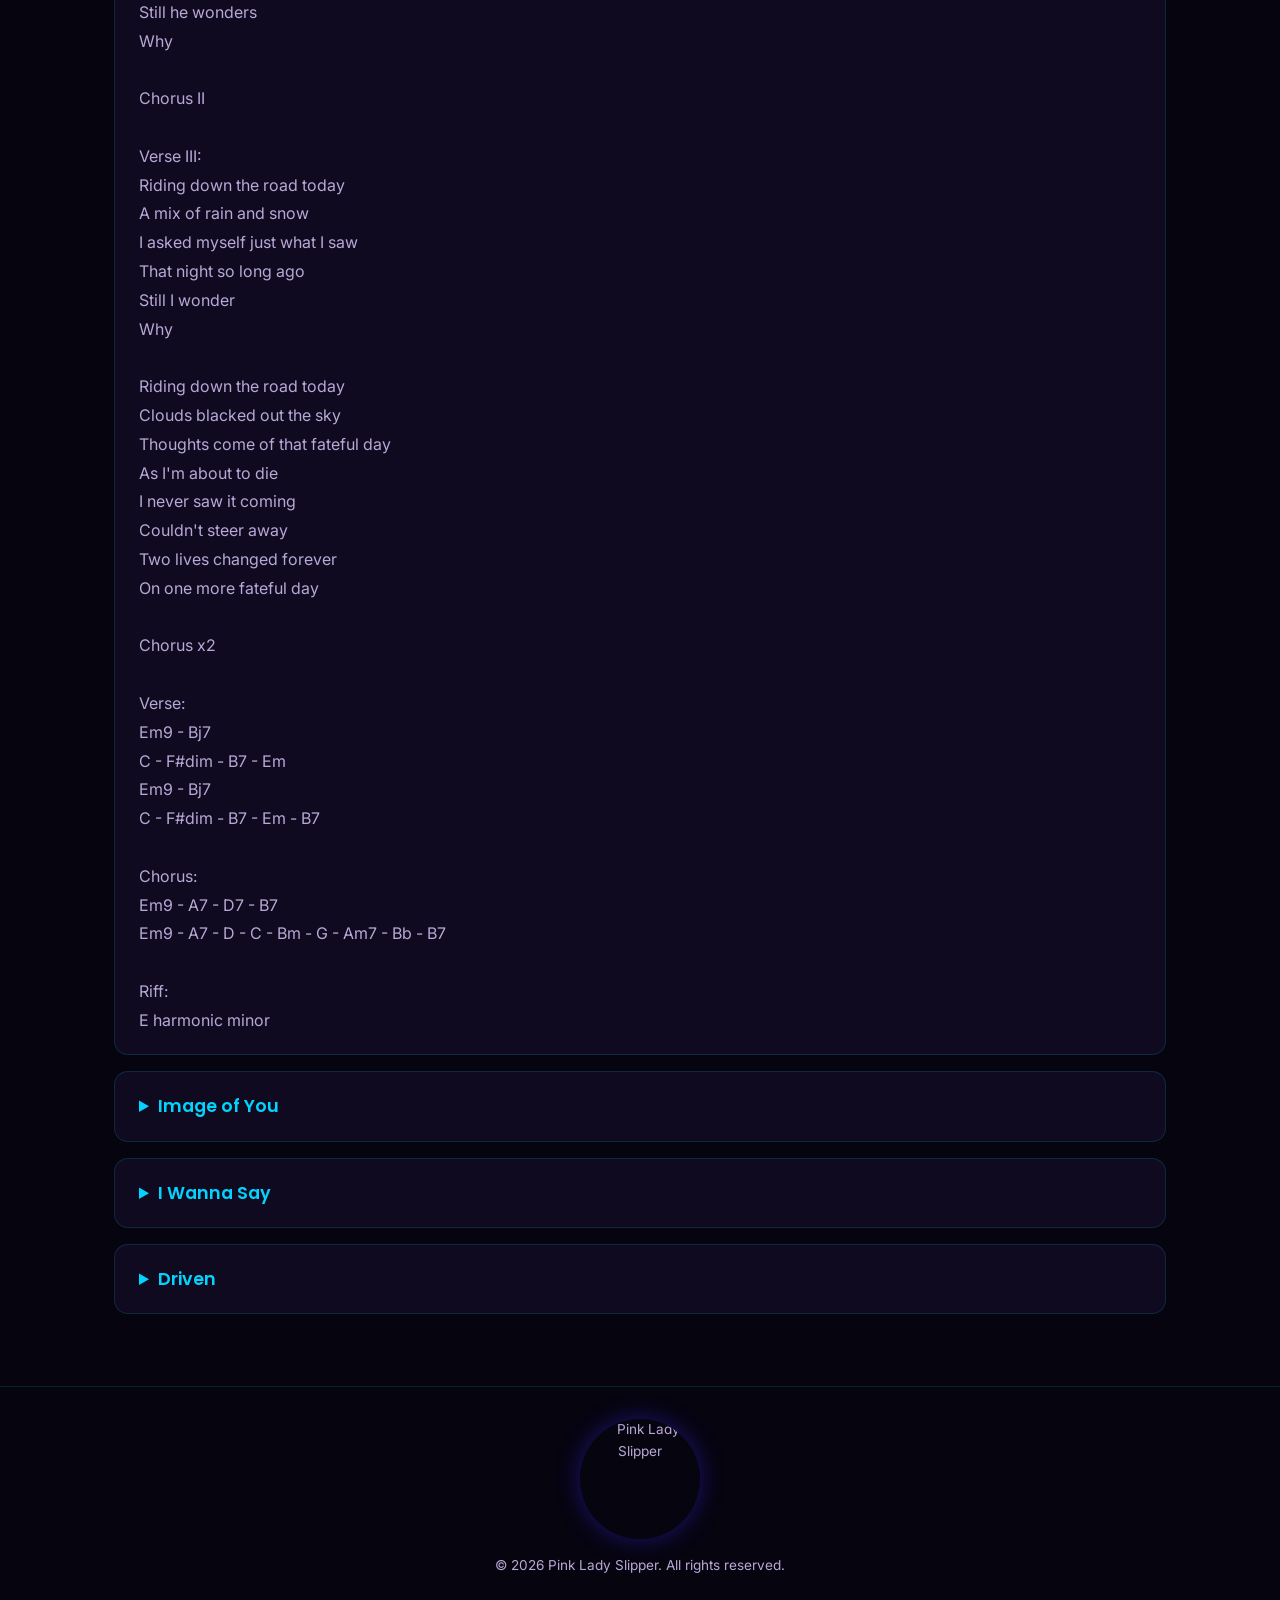
==== commit c18c8428: "Point Facebook icon at the band's page; move Music to the top bar The Facebook icon was a placeholde" ====
--- a/lyrics.html
+++ b/lyrics.html
@@ -30,8 +30,7 @@
       </a>
       <ul class="nav-links">
         <li><a href="index.html#home">Home</a></li>
-        <li><a href="index.html#about">About</a></li>
-        <li><a href="members.html">Members</a></li>
+        <li><a href="music.html">Music</a></li>
         <li><a href="index.html#tour">Tour</a></li>
         <li><a href="index.html#contact">Contact</a></li>
       </ul>
@@ -41,8 +40,9 @@
         </button>
         <ul class="menu-panel" id="menuPanel" hidden>
           <li><a href="media.html">Media</a></li>
-          <li><a href="music.html">Music</a></li>
           <li><a href="lyrics.html" class="active">Lyrics</a></li>
+          <li><a href="members.html">Members</a></li>
+          <li><a href="index.html#about">About</a></li>
         </ul>
       </div>
     </nav>
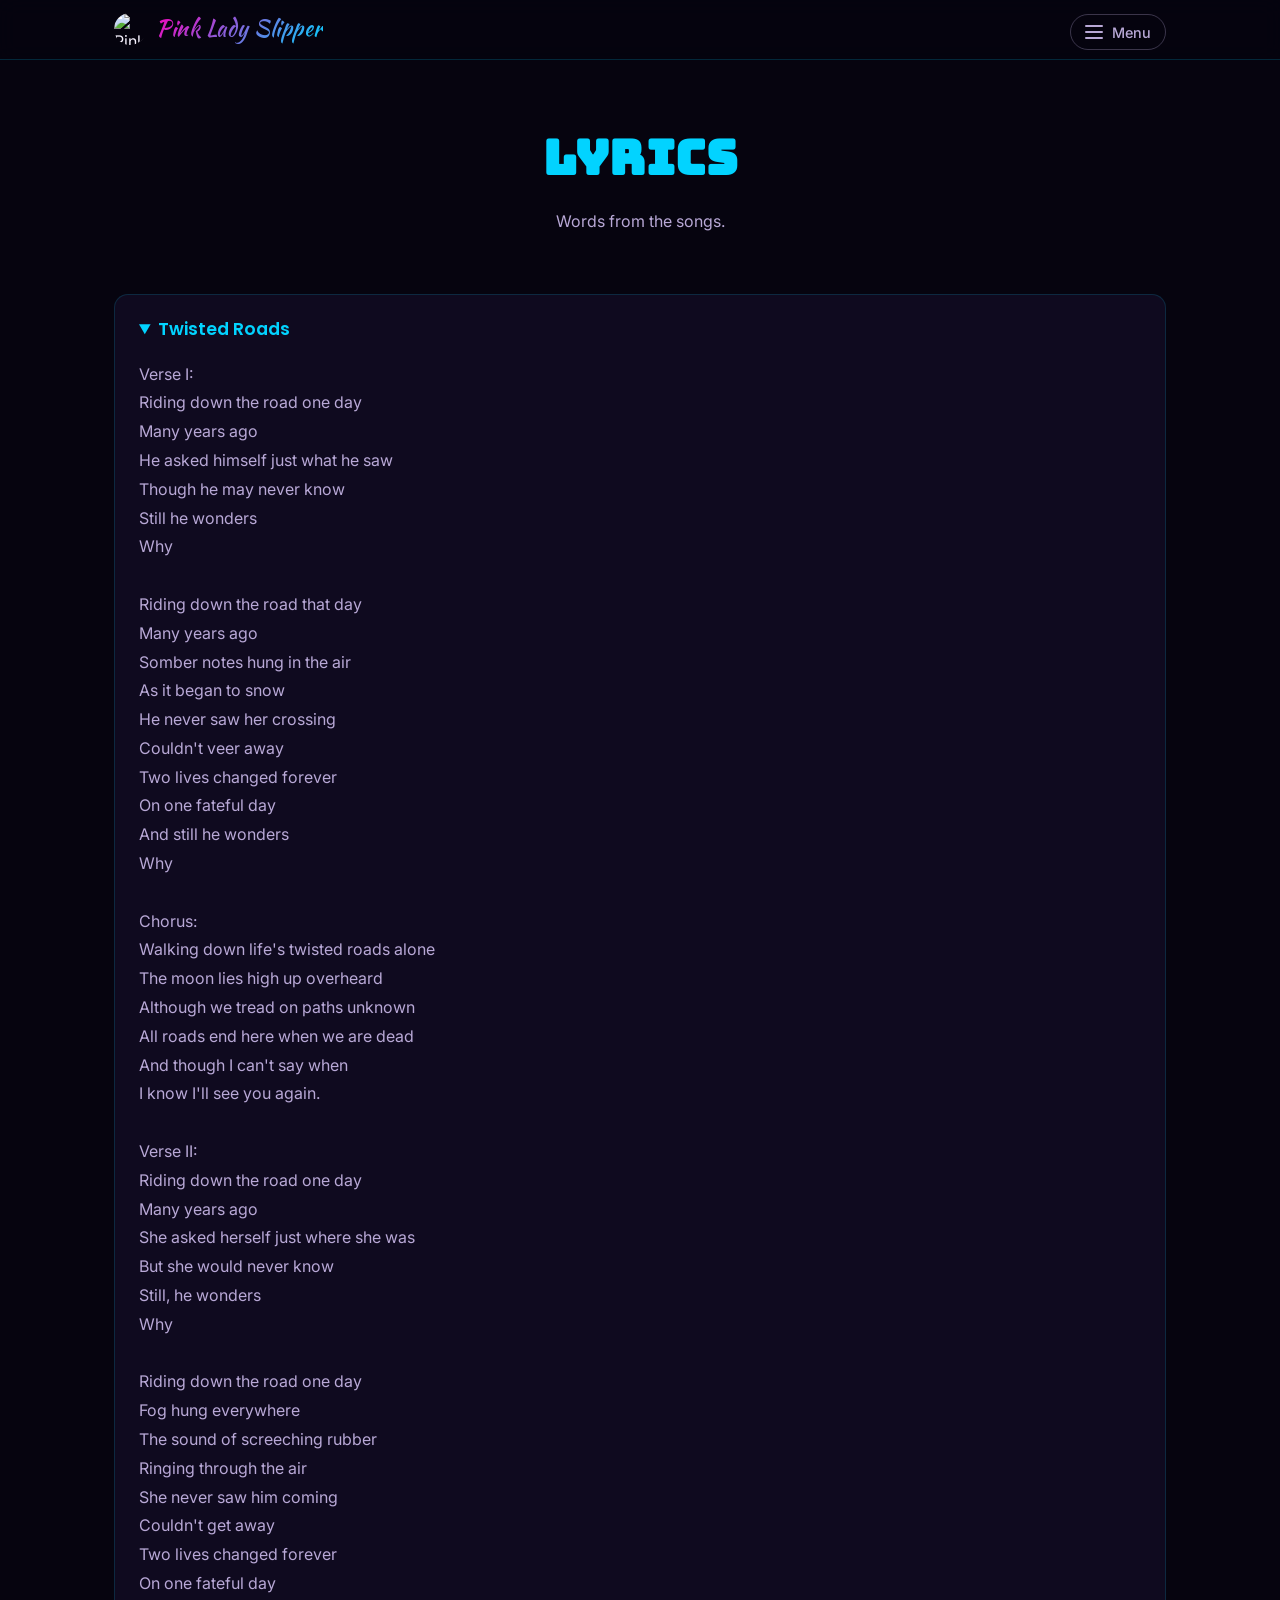
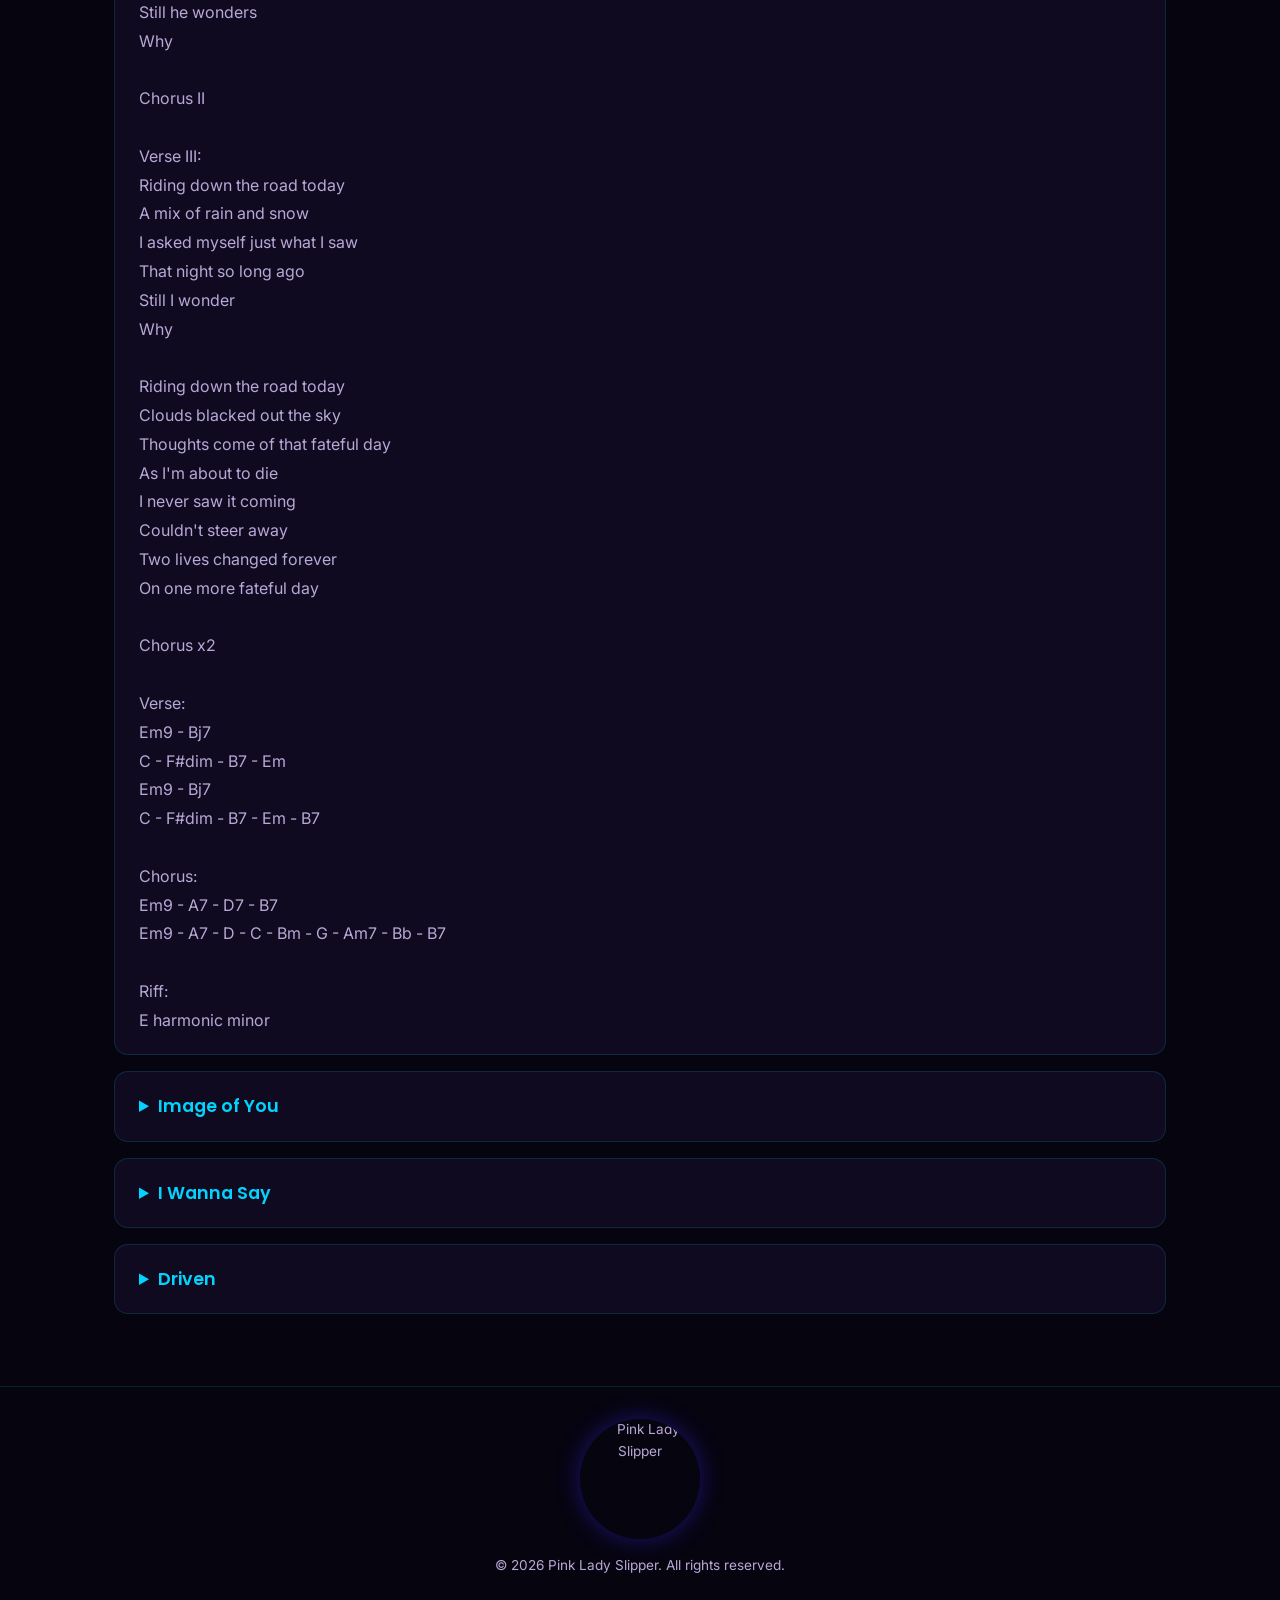
==== commit cd856f66: "Move every section into a single "Menu" button The top bar is now just the logo and a "Menu" pill (h" ====
--- a/lyrics.html
+++ b/lyrics.html
@@ -28,21 +28,20 @@
         <img src="images/logo.webp" alt="Pink Lady Slipper" class="badge-mark badge-mark-small" />
         <span class="logo">Pink Lady Slipper</span>
       </a>
-      <ul class="nav-links">
-        <li><a href="index.html#home">Home</a></li>
-        <li><a href="music.html">Music</a></li>
-        <li><a href="index.html#tour">Tour</a></li>
-        <li><a href="index.html#contact">Contact</a></li>
-      </ul>
       <div class="nav-menu">
-        <button class="menu-toggle has-active" id="menuToggle" aria-label="More pages" aria-expanded="false" aria-controls="menuPanel">
-          <span></span><span></span><span></span>
+        <button class="menu-toggle" id="menuToggle" aria-expanded="false" aria-controls="menuPanel">
+          <span class="menu-icon" aria-hidden="true"><span></span><span></span><span></span></span>
+          <span class="menu-label">Menu</span>
         </button>
         <ul class="menu-panel" id="menuPanel" hidden>
+          <li><a href="index.html#home">Home</a></li>
+          <li><a href="index.html#about">About</a></li>
+          <li><a href="music.html">Music</a></li>
+          <li><a href="index.html#tour">Tour</a></li>
           <li><a href="media.html">Media</a></li>
+          <li><a href="members.html">Members</a></li>
           <li><a href="lyrics.html" class="active">Lyrics</a></li>
-          <li><a href="members.html">Members</a></li>
-          <li><a href="index.html#about">About</a></li>
+          <li><a href="index.html#contact">Contact</a></li>
         </ul>
       </div>
     </nav>
--- a/styles.css
+++ b/styles.css
@@ -129,6 +129,7 @@
   font-weight: 400;
   font-size: 1.35rem;
   letter-spacing: 0.5px;
+  white-space: nowrap;
   background: linear-gradient(135deg, var(--color-primary), var(--color-secondary));
   -webkit-background-clip: text;
   background-clip: text;
@@ -155,14 +156,6 @@
   box-shadow: 0 0 24px rgba(61, 43, 255, 0.4);
 }
 
-.nav-links {
-  display: flex;
-  gap: 24px;
-  list-style: none;
-  margin-left: auto;
-}
-
-.nav-links a,
 .menu-panel a {
   font-weight: 500;
   font-size: 0.9rem;
@@ -171,7 +164,6 @@
   white-space: nowrap;
 }
 
-.nav-links a:hover,
 .menu-panel a:hover {
   color: var(--color-secondary);
 }
@@ -179,37 +171,46 @@
 .nav-menu {
   position: relative;
   flex-shrink: 0;
+  margin-left: auto;
 }
 
 .menu-toggle {
+  display: inline-flex;
+  align-items: center;
+  gap: 9px;
+  height: 36px;
+  padding: 0 14px;
+  background: none;
+  border: 1px solid rgba(184, 168, 214, 0.3);
+  border-radius: 999px;
+  color: var(--color-text-muted);
+  font-family: var(--font-body);
+  font-size: 0.9rem;
+  font-weight: 500;
+  cursor: pointer;
+  transition: color 0.2s ease, border-color 0.2s ease, background 0.2s ease;
+}
+
+.menu-icon {
   display: flex;
   flex-direction: column;
-  justify-content: center;
   gap: 4px;
-  width: 36px;
-  height: 36px;
-  padding: 0 8px;
-  background: none;
-  border: 1px solid transparent;
-  border-radius: 8px;
-  cursor: pointer;
-  transition: border-color 0.2s ease, background 0.2s ease;
-}
-
-.menu-toggle span {
+  width: 18px;
+}
+
+.menu-icon span {
   height: 2px;
-  background: var(--color-text-muted);
+  background: currentColor;
   border-radius: 2px;
-  transition: background 0.2s ease;
-}
-
-.menu-toggle:hover span,
-.menu-toggle.has-active span {
-  background: var(--color-secondary);
-}
-
+}
+
+.menu-toggle:hover,
 .menu-toggle.is-open {
-  border-color: rgba(2, 211, 255, 0.35);
+  color: var(--color-secondary);
+  border-color: rgba(2, 211, 255, 0.45);
+}
+
+.menu-toggle.is-open {
   background: rgba(2, 211, 255, 0.08);
 }
 
@@ -676,7 +677,6 @@
 }
 
 /* Nav active state */
-.nav-links a.active,
 .menu-panel a.active {
   color: var(--color-secondary);
 }
@@ -697,22 +697,6 @@
     padding: 8px 14px;
   }
 
-  .logo {
-    display: none;
-  }
-
-  .nav-links {
-    gap: 14px;
-  }
-
-  .nav-links a {
-    font-size: 0.82rem;
-  }
-
-  .nav-menu {
-    margin-right: -6px;
-  }
-
   .about-grid {
     grid-template-columns: 1fr;
   }
@@ -726,23 +710,28 @@
   }
 }
 
-@media (max-width: 420px) {
-  .navbar {
-    gap: 10px;
-    padding: 8px 12px;
-  }
-
-  .nav-links {
-    gap: 11px;
-  }
-
-  .nav-links a {
-    font-size: 0.76rem;
-  }
-}
-
-@media (max-width: 360px) {
+@media (max-width: 380px) {
+  .logo {
+    font-size: 1.15rem;
+  }
+
+  .menu-toggle {
+    padding: 0 12px;
+  }
+}
+
+@media (max-width: 340px) {
+  .navbar,
   .logo-group {
-    display: none;
-  }
-}
+    gap: 8px;
+  }
+
+  .logo {
+    font-size: 1.05rem;
+  }
+
+  .menu-toggle {
+    gap: 7px;
+    padding: 0 10px;
+  }
+}
